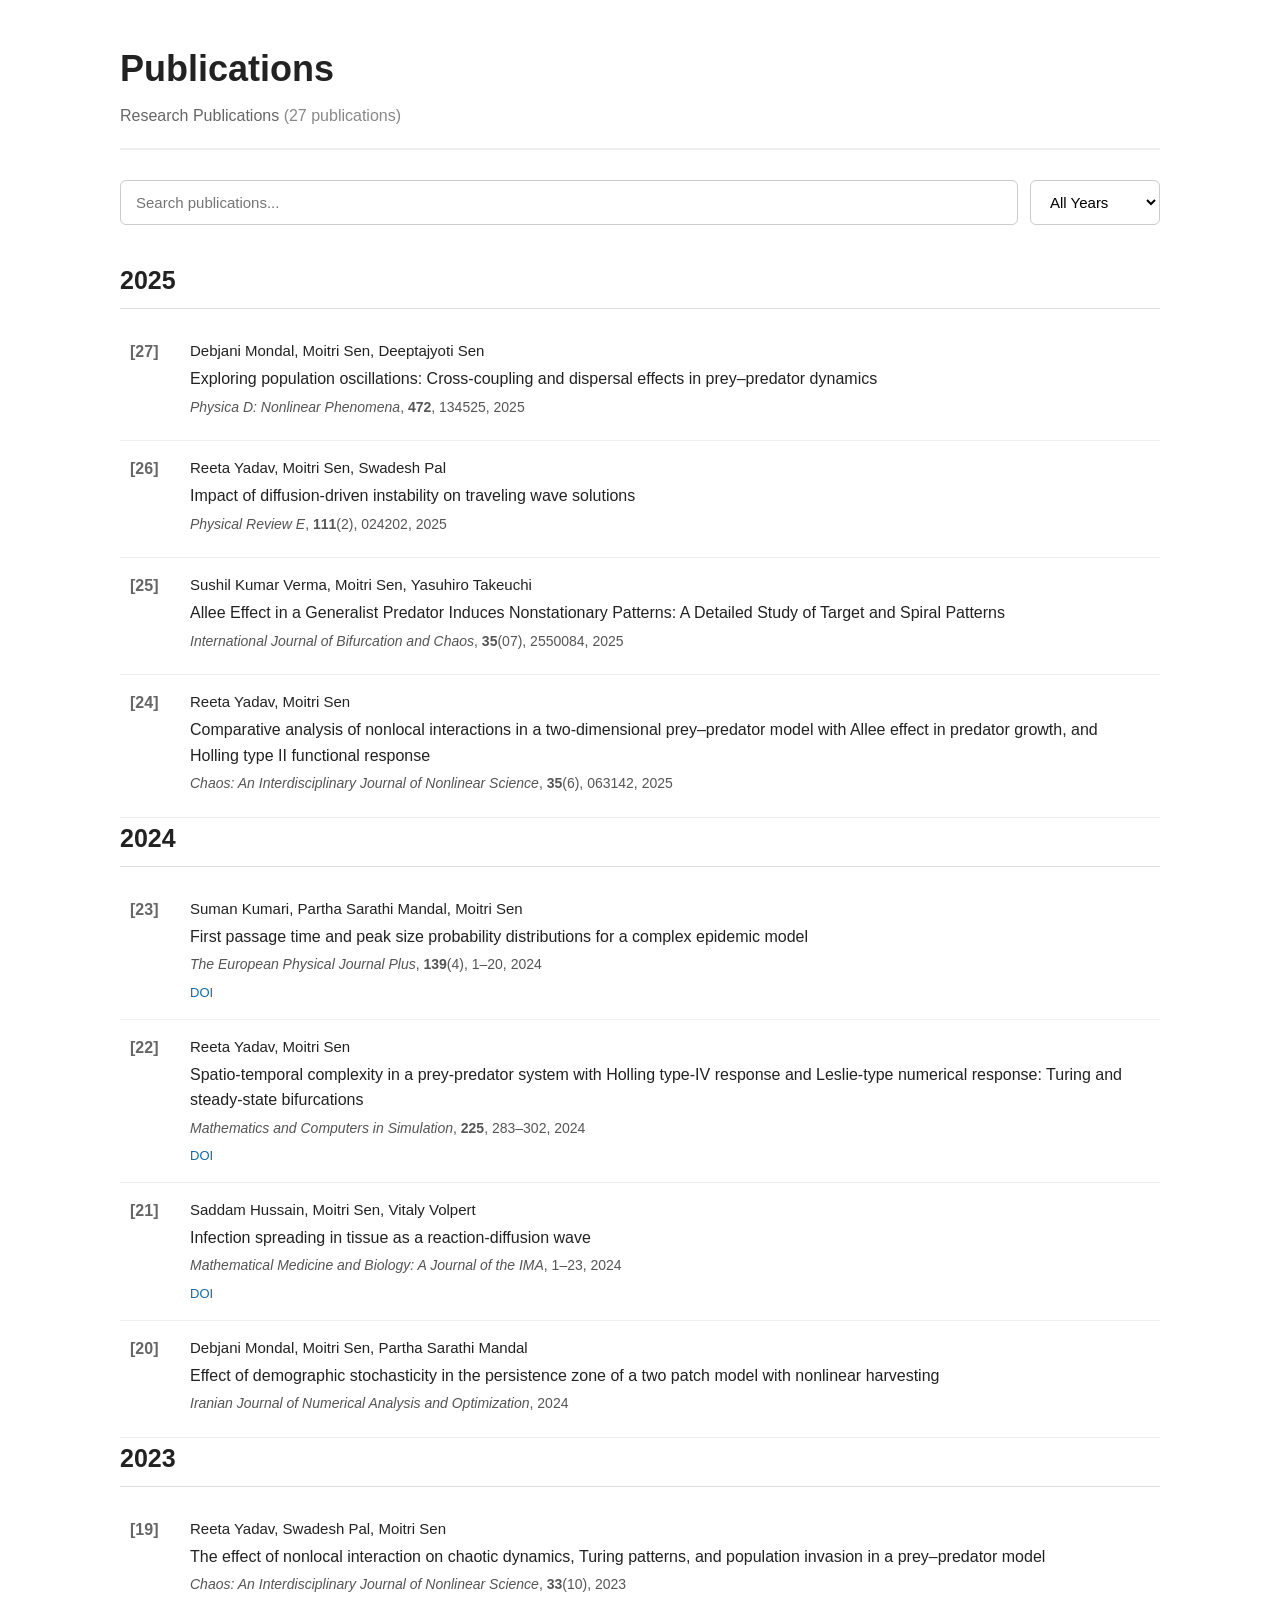
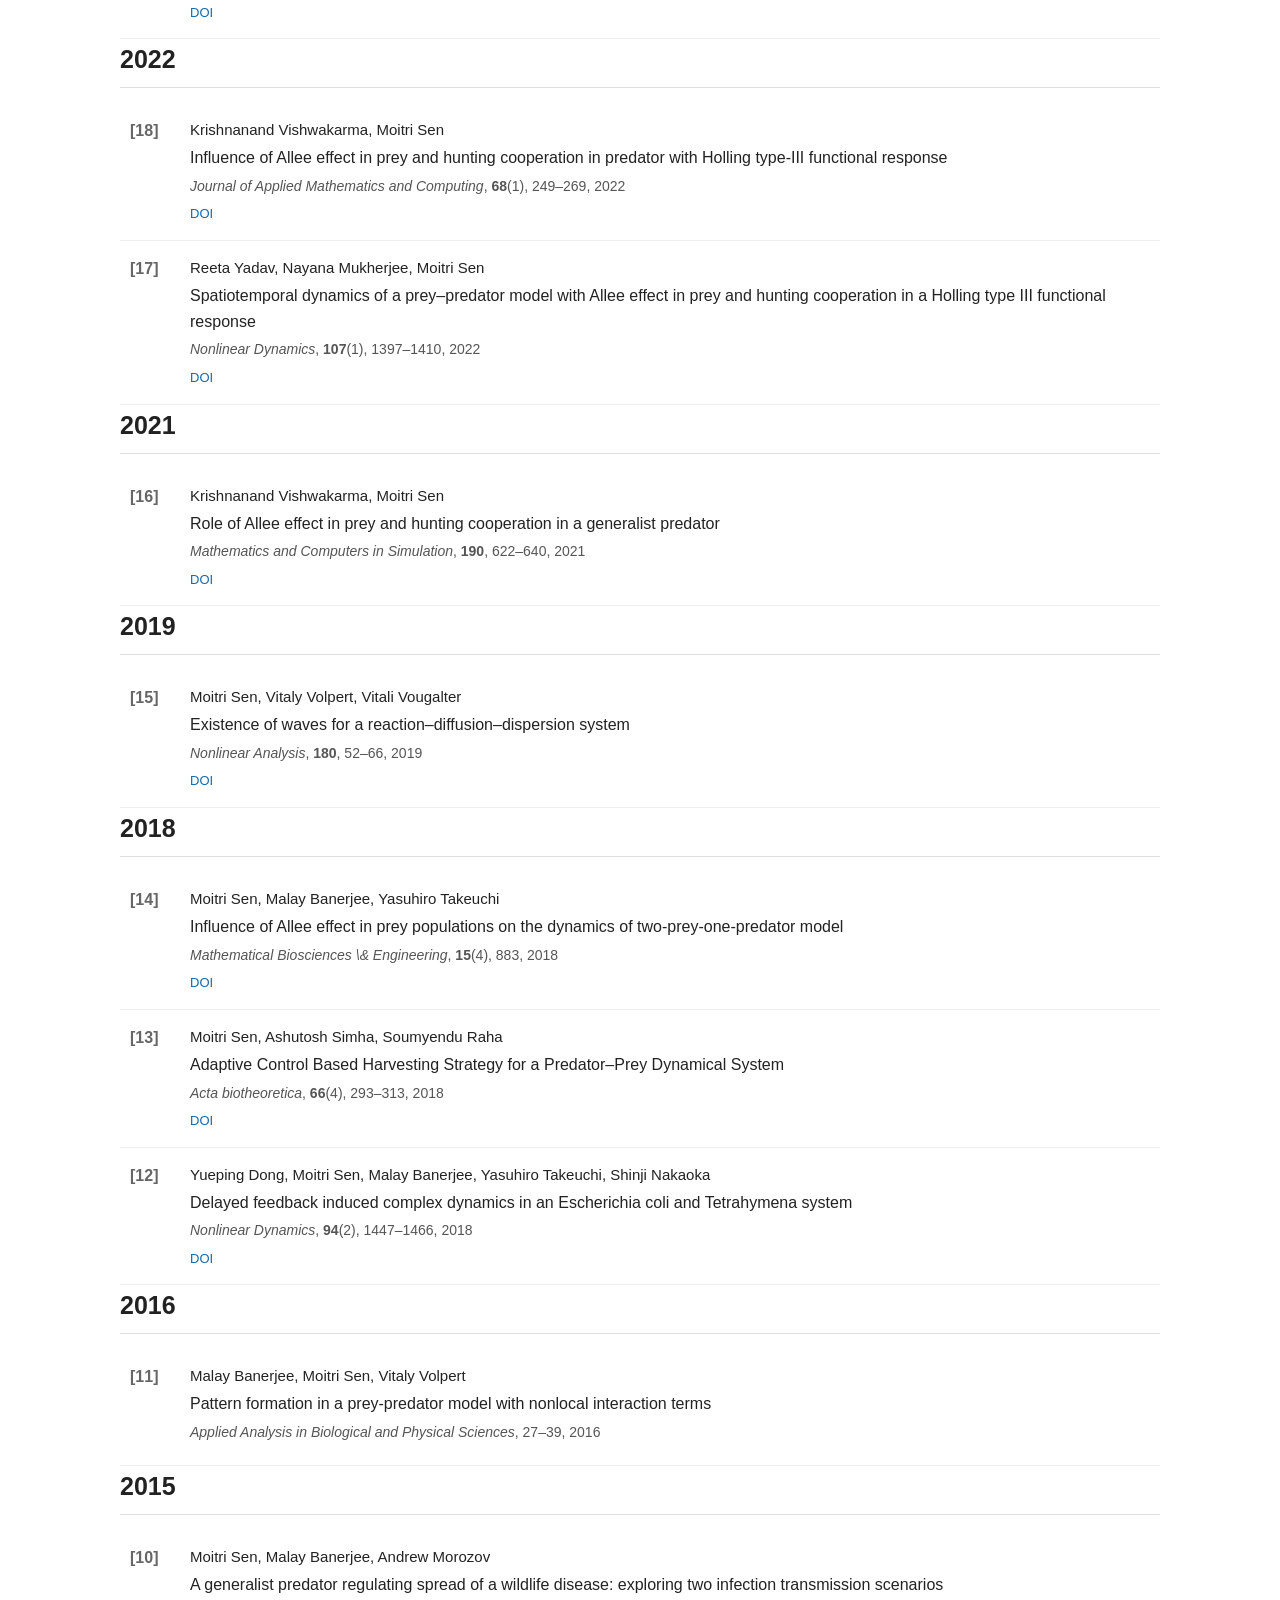
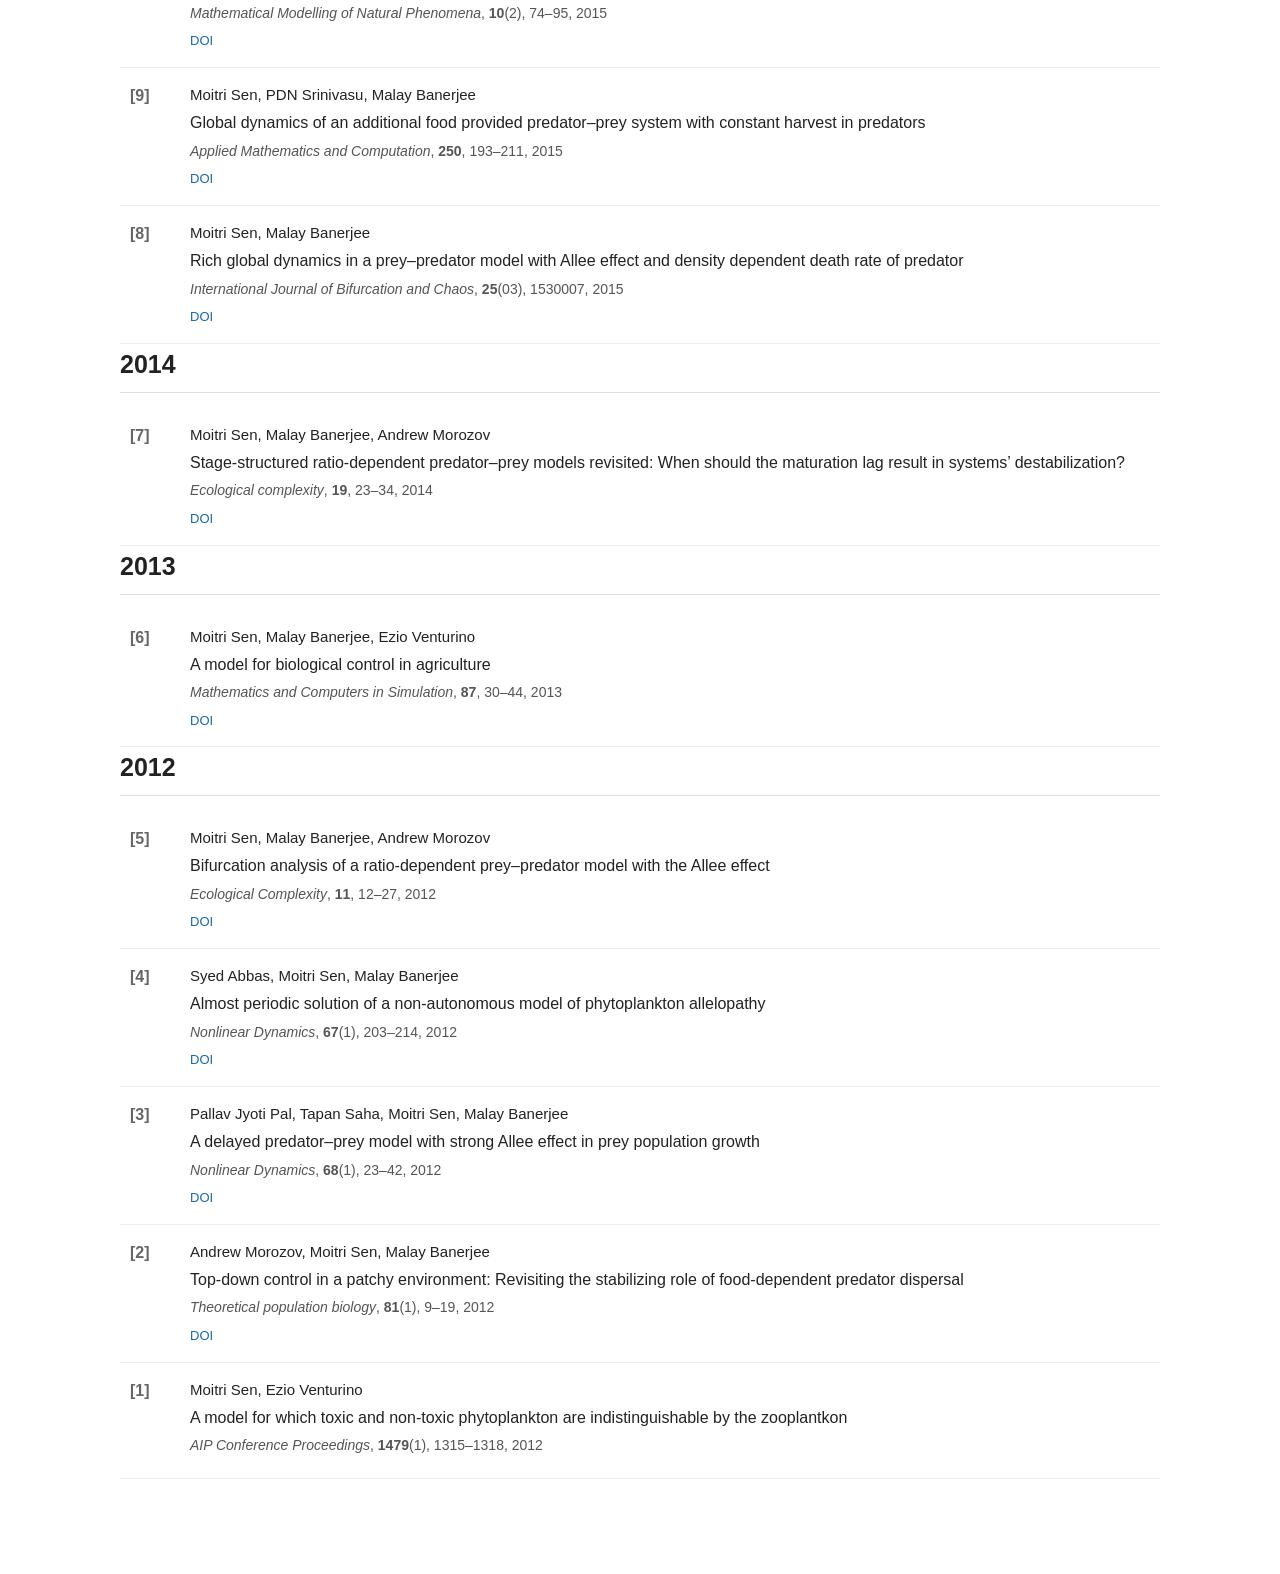
==== index.html @ 4c2c8924 "Automatically update publications" ====
<!DOCTYPE html>
<html lang="en">

<head>
    <meta charset="UTF-8">
    <meta name="viewport" content="width=device-width, initial-scale=1.0">

    <title>Publications</title>

    <link rel="stylesheet" href="style.css">
</head>

<body>

<div class="container">

    <header class="header">
        <h1>Publications</h1>
        <p class="subtitle">
            Research Publications
            <span class="count">(27 publications)</span>
        </p>
    </header>

    <div class="controls">

        <input
            type="text"
            id="searchBox"
            placeholder="Search publications..."
            onkeyup="filterPublications()"
        >

        <select id="yearFilter" onchange="filterPublications()">
            <option value="all">All Years</option>
            <option value="2025">2025</option>
            <option value="2024">2024</option>
            <option value="2023">2023</option>
            <option value="2022">2022</option>
            <option value="2021">2021</option>
            <option value="2019">2019</option>
            <option value="2018">2018</option>
            <option value="2016">2016</option>
            <option value="2015">2015</option>
            <option value="2014">2014</option>
            <option value="2013">2013</option>
            <option value="2012">2012</option>
        </select>

    </div>

    <main id="publicationList">

        <section class="year-section" data-year="2025">
            <h2>2025</h2>

            <article class="publication">

                <div class="publication-number">
                    [27]
                </div>

                <div class="publication-content">

                    <div class="authors">
                        Debjani Mondal, Moitri Sen, Deeptajyoti Sen
                    </div>

                    <div class="title">
                        Exploring population oscillations: Cross-coupling and dispersal effects in prey–predator dynamics
                    </div>

                    <div class="details">
                        <em>Physica D: Nonlinear Phenomena</em>, <strong>472</strong>, 134525, 2025
                    </div>

                    <div class="links">
                    </div>

                </div>

            </article>

            <article class="publication">

                <div class="publication-number">
                    [26]
                </div>

                <div class="publication-content">

                    <div class="authors">
                        Reeta Yadav, Moitri Sen, Swadesh Pal
                    </div>

                    <div class="title">
                        Impact of diffusion-driven instability on traveling wave solutions
                    </div>

                    <div class="details">
                        <em>Physical Review E</em>, <strong>111</strong>(2), 024202, 2025
                    </div>

                    <div class="links">
                    </div>

                </div>

            </article>

            <article class="publication">

                <div class="publication-number">
                    [25]
                </div>

                <div class="publication-content">

                    <div class="authors">
                        Sushil Kumar Verma, Moitri Sen, Yasuhiro Takeuchi
                    </div>

                    <div class="title">
                        Allee Effect in a Generalist Predator Induces Nonstationary Patterns: A Detailed Study of Target and Spiral Patterns
                    </div>

                    <div class="details">
                        <em>International Journal of Bifurcation and Chaos</em>, <strong>35</strong>(07), 2550084, 2025
                    </div>

                    <div class="links">
                    </div>

                </div>

            </article>

            <article class="publication">

                <div class="publication-number">
                    [24]
                </div>

                <div class="publication-content">

                    <div class="authors">
                        Reeta Yadav, Moitri Sen
                    </div>

                    <div class="title">
                        Comparative analysis of nonlocal interactions in a two-dimensional prey–predator model with Allee effect in predator growth, and Holling type II functional response
                    </div>

                    <div class="details">
                        <em>Chaos: An Interdisciplinary Journal of Nonlinear Science</em>, <strong>35</strong>(6), 063142, 2025
                    </div>

                    <div class="links">
                    </div>

                </div>

            </article>

        <section class="year-section" data-year="2024">
            <h2>2024</h2>

            <article class="publication">

                <div class="publication-number">
                    [23]
                </div>

                <div class="publication-content">

                    <div class="authors">
                        Suman Kumari, Partha Sarathi Mandal, Moitri Sen
                    </div>

                    <div class="title">
                        First passage time and peak size probability distributions for a complex epidemic model
                    </div>

                    <div class="details">
                        <em>The European Physical Journal Plus</em>, <strong>139</strong>(4), 1–20, 2024
                    </div>

                    <div class="links">
                        <a href="https://doi.org/10.1140/epjp/s13360-024-05108-z" target="_blank" rel="noopener">DOI</a>
                    </div>

                </div>

            </article>

            <article class="publication">

                <div class="publication-number">
                    [22]
                </div>

                <div class="publication-content">

                    <div class="authors">
                        Reeta Yadav, Moitri Sen
                    </div>

                    <div class="title">
                        Spatio-temporal complexity in a prey-predator system with Holling type-IV response and Leslie-type numerical response: Turing and steady-state bifurcations
                    </div>

                    <div class="details">
                        <em>Mathematics and Computers in Simulation</em>, <strong>225</strong>, 283–302, 2024
                    </div>

                    <div class="links">
                        <a href="https://doi.org/10.1016/j.matcom.2024.05.019" target="_blank" rel="noopener">DOI</a>
                    </div>

                </div>

            </article>

            <article class="publication">

                <div class="publication-number">
                    [21]
                </div>

                <div class="publication-content">

                    <div class="authors">
                        Saddam Hussain, Moitri Sen, Vitaly Volpert
                    </div>

                    <div class="title">
                        Infection spreading in tissue as a reaction-diffusion wave
                    </div>

                    <div class="details">
                        <em>Mathematical Medicine and Biology: A Journal of the IMA</em>, 1–23, 2024
                    </div>

                    <div class="links">
                        <a href="https://doi.org/10.1093/imammb/dqae009" target="_blank" rel="noopener">DOI</a>
                    </div>

                </div>

            </article>

            <article class="publication">

                <div class="publication-number">
                    [20]
                </div>

                <div class="publication-content">

                    <div class="authors">
                        Debjani Mondal, Moitri Sen, Partha Sarathi Mandal
                    </div>

                    <div class="title">
                        Effect of demographic stochasticity in the persistence zone of a two patch model with nonlinear harvesting
                    </div>

                    <div class="details">
                        <em>Iranian Journal of Numerical Analysis and Optimization</em>, 2024
                    </div>

                    <div class="links">
                    </div>

                </div>

            </article>

        <section class="year-section" data-year="2023">
            <h2>2023</h2>

            <article class="publication">

                <div class="publication-number">
                    [19]
                </div>

                <div class="publication-content">

                    <div class="authors">
                        Reeta Yadav, Swadesh Pal, Moitri Sen
                    </div>

                    <div class="title">
                        The effect of nonlocal interaction on chaotic dynamics, Turing patterns, and population invasion in a prey–predator model
                    </div>

                    <div class="details">
                        <em>Chaos: An Interdisciplinary Journal of Nonlinear Science</em>, <strong>33</strong>(10), 2023
                    </div>

                    <div class="links">
                        <a href="https://doi.org/10.1063/5.0167466" target="_blank" rel="noopener">DOI</a>
                    </div>

                </div>

            </article>

        <section class="year-section" data-year="2022">
            <h2>2022</h2>

            <article class="publication">

                <div class="publication-number">
                    [18]
                </div>

                <div class="publication-content">

                    <div class="authors">
                        Krishnanand Vishwakarma, Moitri Sen
                    </div>

                    <div class="title">
                        Influence of Allee effect in prey and hunting cooperation in predator with Holling type-III functional response
                    </div>

                    <div class="details">
                        <em>Journal of Applied Mathematics and Computing</em>, <strong>68</strong>(1), 249–269, 2022
                    </div>

                    <div class="links">
                        <a href="https://doi.org/10.1007/s12190-021-01520-1" target="_blank" rel="noopener">DOI</a>
                    </div>

                </div>

            </article>

            <article class="publication">

                <div class="publication-number">
                    [17]
                </div>

                <div class="publication-content">

                    <div class="authors">
                        Reeta Yadav, Nayana Mukherjee, Moitri Sen
                    </div>

                    <div class="title">
                        Spatiotemporal dynamics of a prey–predator model with Allee effect in prey and hunting cooperation in a Holling type III functional response
                    </div>

                    <div class="details">
                        <em>Nonlinear Dynamics</em>, <strong>107</strong>(1), 1397–1410, 2022
                    </div>

                    <div class="links">
                        <a href="https://doi.org/10.1007/s11071-021-07066-y" target="_blank" rel="noopener">DOI</a>
                    </div>

                </div>

            </article>

        <section class="year-section" data-year="2021">
            <h2>2021</h2>

            <article class="publication">

                <div class="publication-number">
                    [16]
                </div>

                <div class="publication-content">

                    <div class="authors">
                        Krishnanand Vishwakarma, Moitri Sen
                    </div>

                    <div class="title">
                        Role of Allee effect in prey and hunting cooperation in a generalist predator
                    </div>

                    <div class="details">
                        <em>Mathematics and Computers in Simulation</em>, <strong>190</strong>, 622–640, 2021
                    </div>

                    <div class="links">
                        <a href="https://doi.org/10.1016/j.matcom.2021.05.023" target="_blank" rel="noopener">DOI</a>
                    </div>

                </div>

            </article>

        <section class="year-section" data-year="2019">
            <h2>2019</h2>

            <article class="publication">

                <div class="publication-number">
                    [15]
                </div>

                <div class="publication-content">

                    <div class="authors">
                        Moitri Sen, Vitaly Volpert, Vitali Vougalter
                    </div>

                    <div class="title">
                        Existence of waves for a reaction–diffusion–dispersion system
                    </div>

                    <div class="details">
                        <em>Nonlinear Analysis</em>, <strong>180</strong>, 52–66, 2019
                    </div>

                    <div class="links">
                        <a href="https://doi.org/10.1016/j.na.2018.09.011" target="_blank" rel="noopener">DOI</a>
                    </div>

                </div>

            </article>

        <section class="year-section" data-year="2018">
            <h2>2018</h2>

            <article class="publication">

                <div class="publication-number">
                    [14]
                </div>

                <div class="publication-content">

                    <div class="authors">
                        Moitri Sen, Malay Banerjee, Yasuhiro Takeuchi
                    </div>

                    <div class="title">
                        Influence of Allee effect in prey populations on the dynamics of two-prey-one-predator model
                    </div>

                    <div class="details">
                        <em>Mathematical Biosciences \&amp; Engineering</em>, <strong>15</strong>(4), 883, 2018
                    </div>

                    <div class="links">
                        <a href="https://doi.org/10.3934/mbe.2018040" target="_blank" rel="noopener">DOI</a>
                    </div>

                </div>

            </article>

            <article class="publication">

                <div class="publication-number">
                    [13]
                </div>

                <div class="publication-content">

                    <div class="authors">
                        Moitri Sen, Ashutosh Simha, Soumyendu Raha
                    </div>

                    <div class="title">
                        Adaptive Control Based Harvesting Strategy for a Predator–Prey Dynamical System
                    </div>

                    <div class="details">
                        <em>Acta biotheoretica</em>, <strong>66</strong>(4), 293–313, 2018
                    </div>

                    <div class="links">
                        <a href="https://doi.org/10.1007/s10441-018-9323-1" target="_blank" rel="noopener">DOI</a>
                    </div>

                </div>

            </article>

            <article class="publication">

                <div class="publication-number">
                    [12]
                </div>

                <div class="publication-content">

                    <div class="authors">
                        Yueping Dong, Moitri Sen, Malay Banerjee, Yasuhiro Takeuchi, Shinji Nakaoka
                    </div>

                    <div class="title">
                        Delayed feedback induced complex dynamics in an Escherichia coli and Tetrahymena system
                    </div>

                    <div class="details">
                        <em>Nonlinear Dynamics</em>, <strong>94</strong>(2), 1447–1466, 2018
                    </div>

                    <div class="links">
                        <a href="https://doi.org/10.1007/s11071-018-4434-4" target="_blank" rel="noopener">DOI</a>
                    </div>

                </div>

            </article>

        <section class="year-section" data-year="2016">
            <h2>2016</h2>

            <article class="publication">

                <div class="publication-number">
                    [11]
                </div>

                <div class="publication-content">

                    <div class="authors">
                        Malay Banerjee, Moitri Sen, Vitaly Volpert
                    </div>

                    <div class="title">
                        Pattern formation in a prey-predator model with nonlocal interaction terms
                    </div>

                    <div class="details">
                        <em>Applied Analysis in Biological and Physical Sciences</em>, 27–39, 2016
                    </div>

                    <div class="links">
                    </div>

                </div>

            </article>

        <section class="year-section" data-year="2015">
            <h2>2015</h2>

            <article class="publication">

                <div class="publication-number">
                    [10]
                </div>

                <div class="publication-content">

                    <div class="authors">
                        Moitri Sen, Malay Banerjee, Andrew Morozov
                    </div>

                    <div class="title">
                        A generalist predator regulating spread of a wildlife disease: exploring two infection transmission scenarios
                    </div>

                    <div class="details">
                        <em>Mathematical Modelling of Natural Phenomena</em>, <strong>10</strong>(2), 74–95, 2015
                    </div>

                    <div class="links">
                        <a href="https://doi.org/10.1051/mmnp/201510206" target="_blank" rel="noopener">DOI</a>
                    </div>

                </div>

            </article>

            <article class="publication">

                <div class="publication-number">
                    [9]
                </div>

                <div class="publication-content">

                    <div class="authors">
                        Moitri Sen, PDN Srinivasu, Malay Banerjee
                    </div>

                    <div class="title">
                        Global dynamics of an additional food provided predator–prey system with constant harvest in predators
                    </div>

                    <div class="details">
                        <em>Applied Mathematics and Computation</em>, <strong>250</strong>, 193–211, 2015
                    </div>

                    <div class="links">
                        <a href="https://doi.org/10.1016/j.amc.2014.10.085" target="_blank" rel="noopener">DOI</a>
                    </div>

                </div>

            </article>

            <article class="publication">

                <div class="publication-number">
                    [8]
                </div>

                <div class="publication-content">

                    <div class="authors">
                        Moitri Sen, Malay Banerjee
                    </div>

                    <div class="title">
                        Rich global dynamics in a prey–predator model with Allee effect and density dependent death rate of predator
                    </div>

                    <div class="details">
                        <em>International Journal of Bifurcation and Chaos</em>, <strong>25</strong>(03), 1530007, 2015
                    </div>

                    <div class="links">
                        <a href="https://doi.org/10.1142/S0218127415300074" target="_blank" rel="noopener">DOI</a>
                    </div>

                </div>

            </article>

        <section class="year-section" data-year="2014">
            <h2>2014</h2>

            <article class="publication">

                <div class="publication-number">
                    [7]
                </div>

                <div class="publication-content">

                    <div class="authors">
                        Moitri Sen, Malay Banerjee, Andrew Morozov
                    </div>

                    <div class="title">
                        Stage-structured ratio-dependent predator–prey models revisited: When should the maturation lag result in systems’ destabilization?
                    </div>

                    <div class="details">
                        <em>Ecological complexity</em>, <strong>19</strong>, 23–34, 2014
                    </div>

                    <div class="links">
                        <a href="https://doi.org/10.1016/j.ecocom.2014.02.001" target="_blank" rel="noopener">DOI</a>
                    </div>

                </div>

            </article>

        <section class="year-section" data-year="2013">
            <h2>2013</h2>

            <article class="publication">

                <div class="publication-number">
                    [6]
                </div>

                <div class="publication-content">

                    <div class="authors">
                        Moitri Sen, Malay Banerjee, Ezio Venturino
                    </div>

                    <div class="title">
                        A model for biological control in agriculture
                    </div>

                    <div class="details">
                        <em>Mathematics and Computers in Simulation</em>, <strong>87</strong>, 30–44, 2013
                    </div>

                    <div class="links">
                        <a href="https://doi.org/10.1016/j.matcom.2013.02.001" target="_blank" rel="noopener">DOI</a>
                    </div>

                </div>

            </article>

        <section class="year-section" data-year="2012">
            <h2>2012</h2>

            <article class="publication">

                <div class="publication-number">
                    [5]
                </div>

                <div class="publication-content">

                    <div class="authors">
                        Moitri Sen, Malay Banerjee, Andrew Morozov
                    </div>

                    <div class="title">
                        Bifurcation analysis of a ratio-dependent prey–predator model with the Allee effect
                    </div>

                    <div class="details">
                        <em>Ecological Complexity</em>, <strong>11</strong>, 12–27, 2012
                    </div>

                    <div class="links">
                        <a href="https://doi.org/10.1016/j.ecocom.2012.01.002" target="_blank" rel="noopener">DOI</a>
                    </div>

                </div>

            </article>

            <article class="publication">

                <div class="publication-number">
                    [4]
                </div>

                <div class="publication-content">

                    <div class="authors">
                        Syed Abbas, Moitri Sen, Malay Banerjee
                    </div>

                    <div class="title">
                        Almost periodic solution of a non-autonomous model of phytoplankton allelopathy
                    </div>

                    <div class="details">
                        <em>Nonlinear Dynamics</em>, <strong>67</strong>(1), 203–214, 2012
                    </div>

                    <div class="links">
                        <a href="https://doi.org/10.1007/s11071-011-9972-y" target="_blank" rel="noopener">DOI</a>
                    </div>

                </div>

            </article>

            <article class="publication">

                <div class="publication-number">
                    [3]
                </div>

                <div class="publication-content">

                    <div class="authors">
                        Pallav Jyoti Pal, Tapan Saha, Moitri Sen, Malay Banerjee
                    </div>

                    <div class="title">
                        A delayed predator–prey model with strong Allee effect in prey population growth
                    </div>

                    <div class="details">
                        <em>Nonlinear Dynamics</em>, <strong>68</strong>(1), 23–42, 2012
                    </div>

                    <div class="links">
                        <a href="https://doi.org/10.1007/s11071-011-0201-5" target="_blank" rel="noopener">DOI</a>
                    </div>

                </div>

            </article>

            <article class="publication">

                <div class="publication-number">
                    [2]
                </div>

                <div class="publication-content">

                    <div class="authors">
                        Andrew Morozov, Moitri Sen, Malay Banerjee
                    </div>

                    <div class="title">
                        Top-down control in a patchy environment: Revisiting the stabilizing role of food-dependent predator dispersal
                    </div>

                    <div class="details">
                        <em>Theoretical population biology</em>, <strong>81</strong>(1), 9–19, 2012
                    </div>

                    <div class="links">
                        <a href="https://doi.org/10.1016/j.tpb.2011.10.003" target="_blank" rel="noopener">DOI</a>
                    </div>

                </div>

            </article>

            <article class="publication">

                <div class="publication-number">
                    [1]
                </div>

                <div class="publication-content">

                    <div class="authors">
                        Moitri Sen, Ezio Venturino
                    </div>

                    <div class="title">
                        A model for which toxic and non-toxic phytoplankton are indistinguishable by the zooplantkon
                    </div>

                    <div class="details">
                        <em>AIP Conference Proceedings</em>, <strong>1479</strong>(1), 1315–1318, 2012
                    </div>

                    <div class="links">
                    </div>

                </div>

            </article>

        </section>

    </main>

    <p id="noResults" class="no-results">
        No publications found.
    </p>

</div>


<script>

function filterPublications() {

    const search =
        document.getElementById("searchBox").value.toLowerCase();

    const year =
        document.getElementById("yearFilter").value;

    const sections =
        document.querySelectorAll(".year-section");

    let visibleCount = 0;

    sections.forEach(section => {

        const sectionYear =
            section.getAttribute("data-year");

        const publications =
            section.querySelectorAll(".publication");

        let sectionVisible = 0;

        publications.forEach(publication => {

            const text =
                publication.innerText.toLowerCase();

            const matchesSearch =
                text.includes(search);

            const matchesYear =
                year === "all" ||
                sectionYear === year;

            if (matchesSearch && matchesYear) {

                publication.style.display = "";

                sectionVisible++;
                visibleCount++;

            } else {

                publication.style.display = "none";

            }

        });

        section.style.display =
            sectionVisible > 0 ? "" : "none";

    });

    document.getElementById("noResults").style.display =
        visibleCount === 0 ? "block" : "none";
}

</script>

</body>
</html>
---- style.css ----
* {
    box-sizing: border-box;
}

body {
    margin: 0;
    padding: 0;

    font-family:
        -apple-system,
        BlinkMacSystemFont,
        "Segoe UI",
        Roboto,
        Arial,
        sans-serif;

    background: #ffffff;
    color: #222222;

    line-height: 1.6;
}

.container {
    max-width: 1100px;

    margin: 0 auto;

    padding: 40px 30px 60px;
}


/* Header */

.header {
    margin-bottom: 30px;

    border-bottom: 2px solid #eeeeee;

    padding-bottom: 20px;
}

.header h1 {
    margin: 0;

    font-size: 36px;

    font-weight: 600;
}

.subtitle {
    margin: 5px 0 0;

    color: #666666;

    font-size: 16px;
}

.count {
    color: #888888;
}


/* Search and filter */

.controls {
    display: flex;

    gap: 12px;

    margin-bottom: 35px;

    flex-wrap: wrap;
}

#searchBox {
    flex: 1;

    min-width: 250px;

    padding: 12px 15px;

    border: 1px solid #cccccc;

    border-radius: 6px;

    font-size: 15px;

    outline: none;
}

#searchBox:focus {
    border-color: #777777;
}

#yearFilter {
    padding: 12px 15px;

    border: 1px solid #cccccc;

    border-radius: 6px;

    background: white;

    font-size: 15px;

    min-width: 130px;
}


/* Year */

.year-section {
    margin-bottom: 35px;
}

.year-section h2 {
    margin: 0 0 15px;

    padding-bottom: 8px;

    border-bottom: 1px solid #dddddd;

    font-size: 25px;

    font-weight: 600;
}


/* Publication */

.publication {
    display: flex;

    gap: 15px;

    padding: 15px 10px;

    border-bottom: 1px solid #eeeeee;
}

.publication:hover {
    background: #fafafa;
}

.publication-number {
    min-width: 45px;

    color: #666666;

    font-weight: 600;
}

.publication-content {
    flex: 1;
}

.authors {
    font-size: 15px;

    margin-bottom: 3px;
}

.title {
    font-size: 16px;

    font-weight: 500;

    margin-bottom: 4px;
}

.details {
    color: #555555;

    font-size: 14px;
}

.details em {
    font-style: italic;
}

.links {
    margin-top: 7px;

    display: flex;

    gap: 12px;

    flex-wrap: wrap;
}

.links a {
    font-size: 13px;

    text-decoration: none;

    color: #1769aa;

    font-weight: 500;
}

.links a:hover {
    text-decoration: underline;
}


/* No results */

.no-results {
    display: none;

    text-align: center;

    padding: 40px;

    color: #777777;
}


/* Mobile */

@media (max-width: 700px) {

    .container {
        padding: 25px 18px 40px;
    }

    .header h1 {
        font-size: 30px;
    }

    .publication {
        gap: 8px;

        padding: 13px 5px;
    }

    .publication-number {
        min-width: 35px;

        font-size: 14px;
    }

    .title {
        font-size: 15px;
    }

    .details {
        font-size: 13px;
    }

    #searchBox {
        width: 100%;
    }

    #yearFilter {
        width: 100%;
    }
}
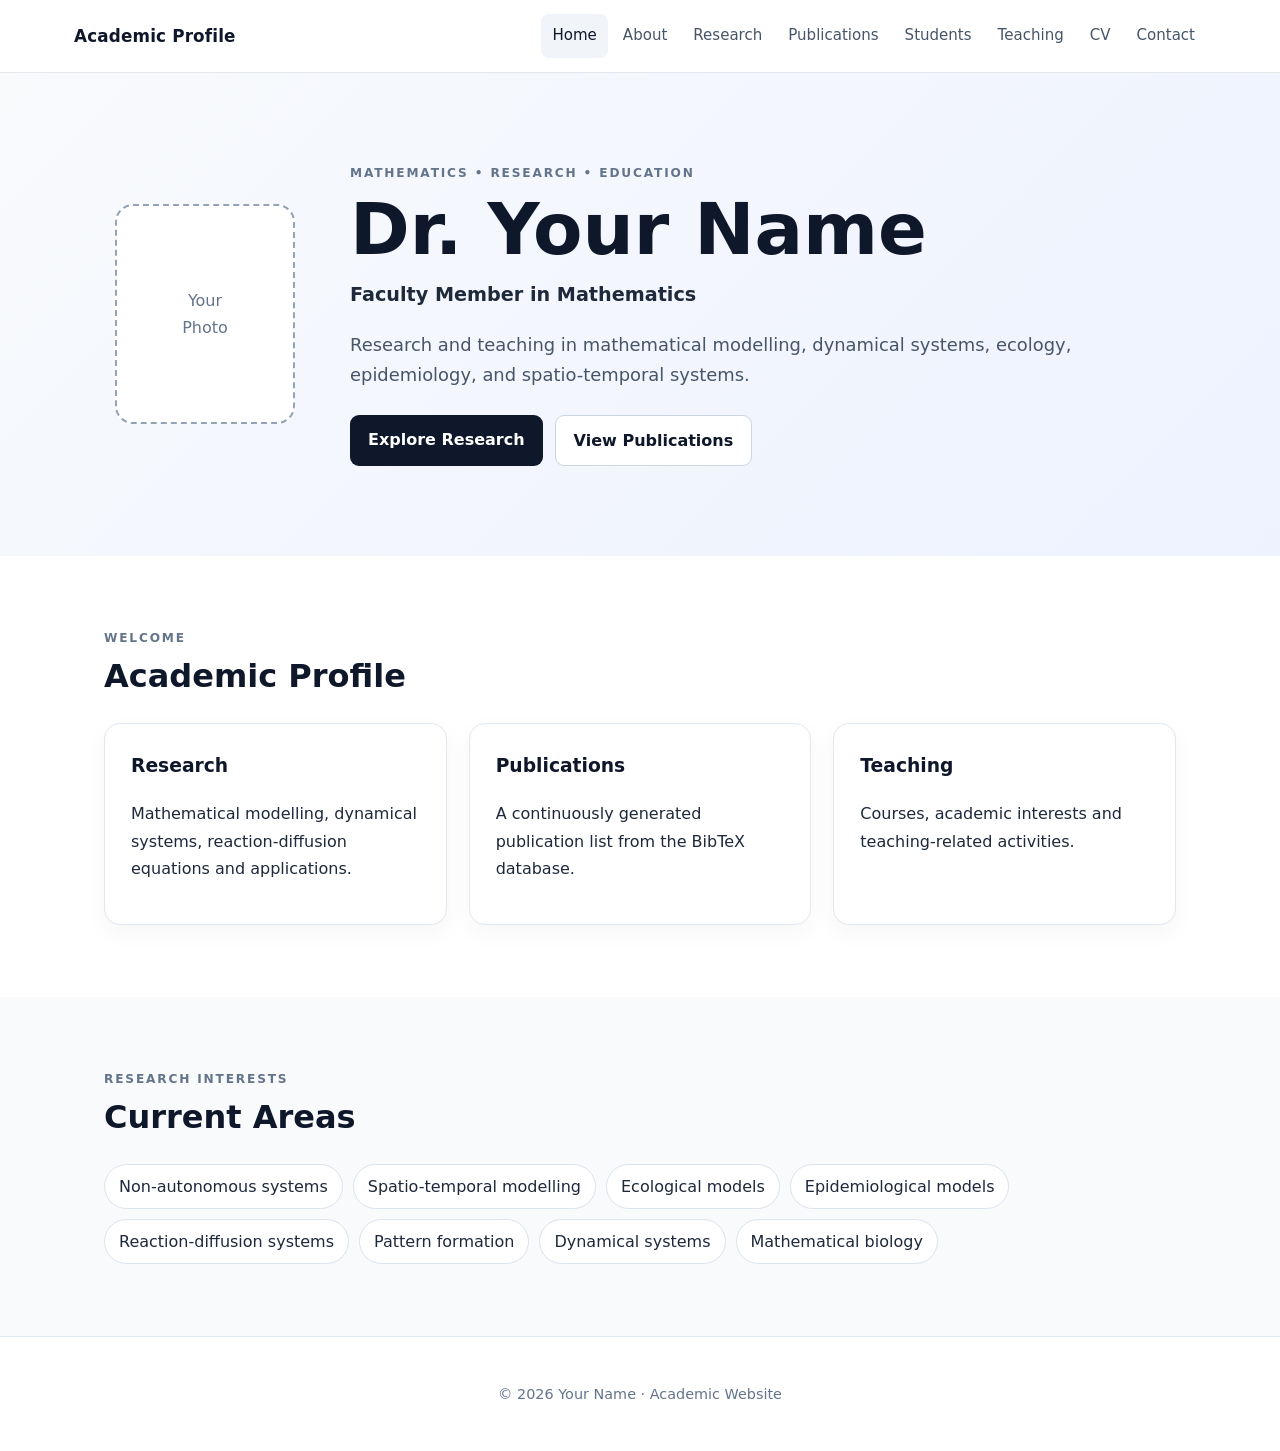
==== commit 6739bc8c: "Add files via upload" ====
--- a/index.html
+++ b/index.html
@@ -1,914 +1,87 @@
 <!DOCTYPE html>
 <html lang="en">
+<head>
+  <meta charset="UTF-8">
+  <meta name="viewport" content="width=device-width, initial-scale=1.0">
+  <meta name="description" content="Academic website">
+  <title>Home | Academic Website</title>
+  <link rel="stylesheet" href="style.css">
+</head>
+<body>
+<header class="site-header">
+  <div class="nav-wrap">
+    <a class="brand" href="index.html">Academic Profile</a>
+    <button class="menu-toggle" aria-label="Open menu">☰</button>
+    <nav class="nav">
+      <a class="active" href="index.html">Home</a>
+      <a href="about.html">About</a>
+      <a href="research.html">Research</a>
+      <a href="publications.html">Publications</a>
+      <a href="students.html">Students</a>
+      <a href="teaching.html">Teaching</a>
+      <a href="cv.html">CV</a>
+      <a href="contact.html">Contact</a>
+    </nav>
+  </div>
+</header>
 
-<head>
-    <meta charset="UTF-8">
-    <meta name="viewport" content="width=device-width, initial-scale=1.0">
+<main>
+  <section class="hero">
+    <div class="hero-inner">
+      <div class="hero-photo">Your<br>Photo</div>
+      <div>
+        <p class="eyebrow">MATHEMATICS • RESEARCH • EDUCATION</p>
+        <h1>Dr. Your Name</h1>
+        <p class="hero-role">Faculty Member in Mathematics</p>
+        <p class="lead">Research and teaching in mathematical modelling, dynamical systems, ecology, epidemiology, and spatio-temporal systems.</p>
+        <div class="button-row">
+          <a class="button" href="research.html">Explore Research</a>
+          <a class="button secondary" href="publications.html">View Publications</a>
+        </div>
+      </div>
+    </div>
+  </section>
 
-    <title>Publications</title>
+  <section class="section">
+    <div class="section-title">
+      <p class="eyebrow">WELCOME</p>
+      <h2>Academic Profile</h2>
+    </div>
+    <div class="grid-3">
+      <a class="card link-card" href="research.html">
+        <h3>Research</h3>
+        <p>Mathematical modelling, dynamical systems, reaction-diffusion equations and applications.</p>
+      </a>
+      <a class="card link-card" href="publications.html">
+        <h3>Publications</h3>
+        <p>A continuously generated publication list from the BibTeX database.</p>
+      </a>
+      <a class="card link-card" href="teaching.html">
+        <h3>Teaching</h3>
+        <p>Courses, academic interests and teaching-related activities.</p>
+      </a>
+    </div>
+  </section>
 
-    <link rel="stylesheet" href="style.css">
-</head>
+  <section class="section tinted">
+    <div class="section-title">
+      <p class="eyebrow">RESEARCH INTERESTS</p>
+      <h2>Current Areas</h2>
+    </div>
+    <div class="tag-list">
+      <span>Non-autonomous systems</span>
+      <span>Spatio-temporal modelling</span>
+      <span>Ecological models</span>
+      <span>Epidemiological models</span>
+      <span>Reaction-diffusion systems</span>
+      <span>Pattern formation</span>
+      <span>Dynamical systems</span>
+      <span>Mathematical biology</span>
+    </div>
+  </section>
+</main>
 
-<body>
-
-<div class="container">
-
-    <header class="header">
-        <h1>Publications</h1>
-        <p class="subtitle">
-            Research Publications
-            <span class="count">(27 publications)</span>
-        </p>
-    </header>
-
-    <div class="controls">
-
-        <input
-            type="text"
-            id="searchBox"
-            placeholder="Search publications..."
-            onkeyup="filterPublications()"
-        >
-
-        <select id="yearFilter" onchange="filterPublications()">
-            <option value="all">All Years</option>
-            <option value="2025">2025</option>
-            <option value="2024">2024</option>
-            <option value="2023">2023</option>
-            <option value="2022">2022</option>
-            <option value="2021">2021</option>
-            <option value="2019">2019</option>
-            <option value="2018">2018</option>
-            <option value="2016">2016</option>
-            <option value="2015">2015</option>
-            <option value="2014">2014</option>
-            <option value="2013">2013</option>
-            <option value="2012">2012</option>
-        </select>
-
-    </div>
-
-    <main id="publicationList">
-
-        <section class="year-section" data-year="2025">
-            <h2>2025</h2>
-
-            <article class="publication">
-
-                <div class="publication-number">
-                    [27]
-                </div>
-
-                <div class="publication-content">
-
-                    <div class="authors">
-                        Debjani Mondal, Moitri Sen, Deeptajyoti Sen
-                    </div>
-
-                    <div class="title">
-                        Exploring population oscillations: Cross-coupling and dispersal effects in prey–predator dynamics
-                    </div>
-
-                    <div class="details">
-                        <em>Physica D: Nonlinear Phenomena</em>, <strong>472</strong>, 134525, 2025
-                    </div>
-
-                    <div class="links">
-                    </div>
-
-                </div>
-
-            </article>
-
-            <article class="publication">
-
-                <div class="publication-number">
-                    [26]
-                </div>
-
-                <div class="publication-content">
-
-                    <div class="authors">
-                        Reeta Yadav, Moitri Sen, Swadesh Pal
-                    </div>
-
-                    <div class="title">
-                        Impact of diffusion-driven instability on traveling wave solutions
-                    </div>
-
-                    <div class="details">
-                        <em>Physical Review E</em>, <strong>111</strong>(2), 024202, 2025
-                    </div>
-
-                    <div class="links">
-                    </div>
-
-                </div>
-
-            </article>
-
-            <article class="publication">
-
-                <div class="publication-number">
-                    [25]
-                </div>
-
-                <div class="publication-content">
-
-                    <div class="authors">
-                        Sushil Kumar Verma, Moitri Sen, Yasuhiro Takeuchi
-                    </div>
-
-                    <div class="title">
-                        Allee Effect in a Generalist Predator Induces Nonstationary Patterns: A Detailed Study of Target and Spiral Patterns
-                    </div>
-
-                    <div class="details">
-                        <em>International Journal of Bifurcation and Chaos</em>, <strong>35</strong>(07), 2550084, 2025
-                    </div>
-
-                    <div class="links">
-                    </div>
-
-                </div>
-
-            </article>
-
-            <article class="publication">
-
-                <div class="publication-number">
-                    [24]
-                </div>
-
-                <div class="publication-content">
-
-                    <div class="authors">
-                        Reeta Yadav, Moitri Sen
-                    </div>
-
-                    <div class="title">
-                        Comparative analysis of nonlocal interactions in a two-dimensional prey–predator model with Allee effect in predator growth, and Holling type II functional response
-                    </div>
-
-                    <div class="details">
-                        <em>Chaos: An Interdisciplinary Journal of Nonlinear Science</em>, <strong>35</strong>(6), 063142, 2025
-                    </div>
-
-                    <div class="links">
-                    </div>
-
-                </div>
-
-            </article>
-
-        <section class="year-section" data-year="2024">
-            <h2>2024</h2>
-
-            <article class="publication">
-
-                <div class="publication-number">
-                    [23]
-                </div>
-
-                <div class="publication-content">
-
-                    <div class="authors">
-                        Suman Kumari, Partha Sarathi Mandal, Moitri Sen
-                    </div>
-
-                    <div class="title">
-                        First passage time and peak size probability distributions for a complex epidemic model
-                    </div>
-
-                    <div class="details">
-                        <em>The European Physical Journal Plus</em>, <strong>139</strong>(4), 1–20, 2024
-                    </div>
-
-                    <div class="links">
-                        <a href="https://doi.org/10.1140/epjp/s13360-024-05108-z" target="_blank" rel="noopener">DOI</a>
-                    </div>
-
-                </div>
-
-            </article>
-
-            <article class="publication">
-
-                <div class="publication-number">
-                    [22]
-                </div>
-
-                <div class="publication-content">
-
-                    <div class="authors">
-                        Reeta Yadav, Moitri Sen
-                    </div>
-
-                    <div class="title">
-                        Spatio-temporal complexity in a prey-predator system with Holling type-IV response and Leslie-type numerical response: Turing and steady-state bifurcations
-                    </div>
-
-                    <div class="details">
-                        <em>Mathematics and Computers in Simulation</em>, <strong>225</strong>, 283–302, 2024
-                    </div>
-
-                    <div class="links">
-                        <a href="https://doi.org/10.1016/j.matcom.2024.05.019" target="_blank" rel="noopener">DOI</a>
-                    </div>
-
-                </div>
-
-            </article>
-
-            <article class="publication">
-
-                <div class="publication-number">
-                    [21]
-                </div>
-
-                <div class="publication-content">
-
-                    <div class="authors">
-                        Saddam Hussain, Moitri Sen, Vitaly Volpert
-                    </div>
-
-                    <div class="title">
-                        Infection spreading in tissue as a reaction-diffusion wave
-                    </div>
-
-                    <div class="details">
-                        <em>Mathematical Medicine and Biology: A Journal of the IMA</em>, 1–23, 2024
-                    </div>
-
-                    <div class="links">
-                        <a href="https://doi.org/10.1093/imammb/dqae009" target="_blank" rel="noopener">DOI</a>
-                    </div>
-
-                </div>
-
-            </article>
-
-            <article class="publication">
-
-                <div class="publication-number">
-                    [20]
-                </div>
-
-                <div class="publication-content">
-
-                    <div class="authors">
-                        Debjani Mondal, Moitri Sen, Partha Sarathi Mandal
-                    </div>
-
-                    <div class="title">
-                        Effect of demographic stochasticity in the persistence zone of a two patch model with nonlinear harvesting
-                    </div>
-
-                    <div class="details">
-                        <em>Iranian Journal of Numerical Analysis and Optimization</em>, 2024
-                    </div>
-
-                    <div class="links">
-                    </div>
-
-                </div>
-
-            </article>
-
-        <section class="year-section" data-year="2023">
-            <h2>2023</h2>
-
-            <article class="publication">
-
-                <div class="publication-number">
-                    [19]
-                </div>
-
-                <div class="publication-content">
-
-                    <div class="authors">
-                        Reeta Yadav, Swadesh Pal, Moitri Sen
-                    </div>
-
-                    <div class="title">
-                        The effect of nonlocal interaction on chaotic dynamics, Turing patterns, and population invasion in a prey–predator model
-                    </div>
-
-                    <div class="details">
-                        <em>Chaos: An Interdisciplinary Journal of Nonlinear Science</em>, <strong>33</strong>(10), 2023
-                    </div>
-
-                    <div class="links">
-                        <a href="https://doi.org/10.1063/5.0167466" target="_blank" rel="noopener">DOI</a>
-                    </div>
-
-                </div>
-
-            </article>
-
-        <section class="year-section" data-year="2022">
-            <h2>2022</h2>
-
-            <article class="publication">
-
-                <div class="publication-number">
-                    [18]
-                </div>
-
-                <div class="publication-content">
-
-                    <div class="authors">
-                        Krishnanand Vishwakarma, Moitri Sen
-                    </div>
-
-                    <div class="title">
-                        Influence of Allee effect in prey and hunting cooperation in predator with Holling type-III functional response
-                    </div>
-
-                    <div class="details">
-                        <em>Journal of Applied Mathematics and Computing</em>, <strong>68</strong>(1), 249–269, 2022
-                    </div>
-
-                    <div class="links">
-                        <a href="https://doi.org/10.1007/s12190-021-01520-1" target="_blank" rel="noopener">DOI</a>
-                    </div>
-
-                </div>
-
-            </article>
-
-            <article class="publication">
-
-                <div class="publication-number">
-                    [17]
-                </div>
-
-                <div class="publication-content">
-
-                    <div class="authors">
-                        Reeta Yadav, Nayana Mukherjee, Moitri Sen
-                    </div>
-
-                    <div class="title">
-                        Spatiotemporal dynamics of a prey–predator model with Allee effect in prey and hunting cooperation in a Holling type III functional response
-                    </div>
-
-                    <div class="details">
-                        <em>Nonlinear Dynamics</em>, <strong>107</strong>(1), 1397–1410, 2022
-                    </div>
-
-                    <div class="links">
-                        <a href="https://doi.org/10.1007/s11071-021-07066-y" target="_blank" rel="noopener">DOI</a>
-                    </div>
-
-                </div>
-
-            </article>
-
-        <section class="year-section" data-year="2021">
-            <h2>2021</h2>
-
-            <article class="publication">
-
-                <div class="publication-number">
-                    [16]
-                </div>
-
-                <div class="publication-content">
-
-                    <div class="authors">
-                        Krishnanand Vishwakarma, Moitri Sen
-                    </div>
-
-                    <div class="title">
-                        Role of Allee effect in prey and hunting cooperation in a generalist predator
-                    </div>
-
-                    <div class="details">
-                        <em>Mathematics and Computers in Simulation</em>, <strong>190</strong>, 622–640, 2021
-                    </div>
-
-                    <div class="links">
-                        <a href="https://doi.org/10.1016/j.matcom.2021.05.023" target="_blank" rel="noopener">DOI</a>
-                    </div>
-
-                </div>
-
-            </article>
-
-        <section class="year-section" data-year="2019">
-            <h2>2019</h2>
-
-            <article class="publication">
-
-                <div class="publication-number">
-                    [15]
-                </div>
-
-                <div class="publication-content">
-
-                    <div class="authors">
-                        Moitri Sen, Vitaly Volpert, Vitali Vougalter
-                    </div>
-
-                    <div class="title">
-                        Existence of waves for a reaction–diffusion–dispersion system
-                    </div>
-
-                    <div class="details">
-                        <em>Nonlinear Analysis</em>, <strong>180</strong>, 52–66, 2019
-                    </div>
-
-                    <div class="links">
-                        <a href="https://doi.org/10.1016/j.na.2018.09.011" target="_blank" rel="noopener">DOI</a>
-                    </div>
-
-                </div>
-
-            </article>
-
-        <section class="year-section" data-year="2018">
-            <h2>2018</h2>
-
-            <article class="publication">
-
-                <div class="publication-number">
-                    [14]
-                </div>
-
-                <div class="publication-content">
-
-                    <div class="authors">
-                        Moitri Sen, Malay Banerjee, Yasuhiro Takeuchi
-                    </div>
-
-                    <div class="title">
-                        Influence of Allee effect in prey populations on the dynamics of two-prey-one-predator model
-                    </div>
-
-                    <div class="details">
-                        <em>Mathematical Biosciences \&amp; Engineering</em>, <strong>15</strong>(4), 883, 2018
-                    </div>
-
-                    <div class="links">
-                        <a href="https://doi.org/10.3934/mbe.2018040" target="_blank" rel="noopener">DOI</a>
-                    </div>
-
-                </div>
-
-            </article>
-
-            <article class="publication">
-
-                <div class="publication-number">
-                    [13]
-                </div>
-
-                <div class="publication-content">
-
-                    <div class="authors">
-                        Moitri Sen, Ashutosh Simha, Soumyendu Raha
-                    </div>
-
-                    <div class="title">
-                        Adaptive Control Based Harvesting Strategy for a Predator–Prey Dynamical System
-                    </div>
-
-                    <div class="details">
-                        <em>Acta biotheoretica</em>, <strong>66</strong>(4), 293–313, 2018
-                    </div>
-
-                    <div class="links">
-                        <a href="https://doi.org/10.1007/s10441-018-9323-1" target="_blank" rel="noopener">DOI</a>
-                    </div>
-
-                </div>
-
-            </article>
-
-            <article class="publication">
-
-                <div class="publication-number">
-                    [12]
-                </div>
-
-                <div class="publication-content">
-
-                    <div class="authors">
-                        Yueping Dong, Moitri Sen, Malay Banerjee, Yasuhiro Takeuchi, Shinji Nakaoka
-                    </div>
-
-                    <div class="title">
-                        Delayed feedback induced complex dynamics in an Escherichia coli and Tetrahymena system
-                    </div>
-
-                    <div class="details">
-                        <em>Nonlinear Dynamics</em>, <strong>94</strong>(2), 1447–1466, 2018
-                    </div>
-
-                    <div class="links">
-                        <a href="https://doi.org/10.1007/s11071-018-4434-4" target="_blank" rel="noopener">DOI</a>
-                    </div>
-
-                </div>
-
-            </article>
-
-        <section class="year-section" data-year="2016">
-            <h2>2016</h2>
-
-            <article class="publication">
-
-                <div class="publication-number">
-                    [11]
-                </div>
-
-                <div class="publication-content">
-
-                    <div class="authors">
-                        Malay Banerjee, Moitri Sen, Vitaly Volpert
-                    </div>
-
-                    <div class="title">
-                        Pattern formation in a prey-predator model with nonlocal interaction terms
-                    </div>
-
-                    <div class="details">
-                        <em>Applied Analysis in Biological and Physical Sciences</em>, 27–39, 2016
-                    </div>
-
-                    <div class="links">
-                    </div>
-
-                </div>
-
-            </article>
-
-        <section class="year-section" data-year="2015">
-            <h2>2015</h2>
-
-            <article class="publication">
-
-                <div class="publication-number">
-                    [10]
-                </div>
-
-                <div class="publication-content">
-
-                    <div class="authors">
-                        Moitri Sen, Malay Banerjee, Andrew Morozov
-                    </div>
-
-                    <div class="title">
-                        A generalist predator regulating spread of a wildlife disease: exploring two infection transmission scenarios
-                    </div>
-
-                    <div class="details">
-                        <em>Mathematical Modelling of Natural Phenomena</em>, <strong>10</strong>(2), 74–95, 2015
-                    </div>
-
-                    <div class="links">
-                        <a href="https://doi.org/10.1051/mmnp/201510206" target="_blank" rel="noopener">DOI</a>
-                    </div>
-
-                </div>
-
-            </article>
-
-            <article class="publication">
-
-                <div class="publication-number">
-                    [9]
-                </div>
-
-                <div class="publication-content">
-
-                    <div class="authors">
-                        Moitri Sen, PDN Srinivasu, Malay Banerjee
-                    </div>
-
-                    <div class="title">
-                        Global dynamics of an additional food provided predator–prey system with constant harvest in predators
-                    </div>
-
-                    <div class="details">
-                        <em>Applied Mathematics and Computation</em>, <strong>250</strong>, 193–211, 2015
-                    </div>
-
-                    <div class="links">
-                        <a href="https://doi.org/10.1016/j.amc.2014.10.085" target="_blank" rel="noopener">DOI</a>
-                    </div>
-
-                </div>
-
-            </article>
-
-            <article class="publication">
-
-                <div class="publication-number">
-                    [8]
-                </div>
-
-                <div class="publication-content">
-
-                    <div class="authors">
-                        Moitri Sen, Malay Banerjee
-                    </div>
-
-                    <div class="title">
-                        Rich global dynamics in a prey–predator model with Allee effect and density dependent death rate of predator
-                    </div>
-
-                    <div class="details">
-                        <em>International Journal of Bifurcation and Chaos</em>, <strong>25</strong>(03), 1530007, 2015
-                    </div>
-
-                    <div class="links">
-                        <a href="https://doi.org/10.1142/S0218127415300074" target="_blank" rel="noopener">DOI</a>
-                    </div>
-
-                </div>
-
-            </article>
-
-        <section class="year-section" data-year="2014">
-            <h2>2014</h2>
-
-            <article class="publication">
-
-                <div class="publication-number">
-                    [7]
-                </div>
-
-                <div class="publication-content">
-
-                    <div class="authors">
-                        Moitri Sen, Malay Banerjee, Andrew Morozov
-                    </div>
-
-                    <div class="title">
-                        Stage-structured ratio-dependent predator–prey models revisited: When should the maturation lag result in systems’ destabilization?
-                    </div>
-
-                    <div class="details">
-                        <em>Ecological complexity</em>, <strong>19</strong>, 23–34, 2014
-                    </div>
-
-                    <div class="links">
-                        <a href="https://doi.org/10.1016/j.ecocom.2014.02.001" target="_blank" rel="noopener">DOI</a>
-                    </div>
-
-                </div>
-
-            </article>
-
-        <section class="year-section" data-year="2013">
-            <h2>2013</h2>
-
-            <article class="publication">
-
-                <div class="publication-number">
-                    [6]
-                </div>
-
-                <div class="publication-content">
-
-                    <div class="authors">
-                        Moitri Sen, Malay Banerjee, Ezio Venturino
-                    </div>
-
-                    <div class="title">
-                        A model for biological control in agriculture
-                    </div>
-
-                    <div class="details">
-                        <em>Mathematics and Computers in Simulation</em>, <strong>87</strong>, 30–44, 2013
-                    </div>
-
-                    <div class="links">
-                        <a href="https://doi.org/10.1016/j.matcom.2013.02.001" target="_blank" rel="noopener">DOI</a>
-                    </div>
-
-                </div>
-
-            </article>
-
-        <section class="year-section" data-year="2012">
-            <h2>2012</h2>
-
-            <article class="publication">
-
-                <div class="publication-number">
-                    [5]
-                </div>
-
-                <div class="publication-content">
-
-                    <div class="authors">
-                        Moitri Sen, Malay Banerjee, Andrew Morozov
-                    </div>
-
-                    <div class="title">
-                        Bifurcation analysis of a ratio-dependent prey–predator model with the Allee effect
-                    </div>
-
-                    <div class="details">
-                        <em>Ecological Complexity</em>, <strong>11</strong>, 12–27, 2012
-                    </div>
-
-                    <div class="links">
-                        <a href="https://doi.org/10.1016/j.ecocom.2012.01.002" target="_blank" rel="noopener">DOI</a>
-                    </div>
-
-                </div>
-
-            </article>
-
-            <article class="publication">
-
-                <div class="publication-number">
-                    [4]
-                </div>
-
-                <div class="publication-content">
-
-                    <div class="authors">
-                        Syed Abbas, Moitri Sen, Malay Banerjee
-                    </div>
-
-                    <div class="title">
-                        Almost periodic solution of a non-autonomous model of phytoplankton allelopathy
-                    </div>
-
-                    <div class="details">
-                        <em>Nonlinear Dynamics</em>, <strong>67</strong>(1), 203–214, 2012
-                    </div>
-
-                    <div class="links">
-                        <a href="https://doi.org/10.1007/s11071-011-9972-y" target="_blank" rel="noopener">DOI</a>
-                    </div>
-
-                </div>
-
-            </article>
-
-            <article class="publication">
-
-                <div class="publication-number">
-                    [3]
-                </div>
-
-                <div class="publication-content">
-
-                    <div class="authors">
-                        Pallav Jyoti Pal, Tapan Saha, Moitri Sen, Malay Banerjee
-                    </div>
-
-                    <div class="title">
-                        A delayed predator–prey model with strong Allee effect in prey population growth
-                    </div>
-
-                    <div class="details">
-                        <em>Nonlinear Dynamics</em>, <strong>68</strong>(1), 23–42, 2012
-                    </div>
-
-                    <div class="links">
-                        <a href="https://doi.org/10.1007/s11071-011-0201-5" target="_blank" rel="noopener">DOI</a>
-                    </div>
-
-                </div>
-
-            </article>
-
-            <article class="publication">
-
-                <div class="publication-number">
-                    [2]
-                </div>
-
-                <div class="publication-content">
-
-                    <div class="authors">
-                        Andrew Morozov, Moitri Sen, Malay Banerjee
-                    </div>
-
-                    <div class="title">
-                        Top-down control in a patchy environment: Revisiting the stabilizing role of food-dependent predator dispersal
-                    </div>
-
-                    <div class="details">
-                        <em>Theoretical population biology</em>, <strong>81</strong>(1), 9–19, 2012
-                    </div>
-
-                    <div class="links">
-                        <a href="https://doi.org/10.1016/j.tpb.2011.10.003" target="_blank" rel="noopener">DOI</a>
-                    </div>
-
-                </div>
-
-            </article>
-
-            <article class="publication">
-
-                <div class="publication-number">
-                    [1]
-                </div>
-
-                <div class="publication-content">
-
-                    <div class="authors">
-                        Moitri Sen, Ezio Venturino
-                    </div>
-
-                    <div class="title">
-                        A model for which toxic and non-toxic phytoplankton are indistinguishable by the zooplantkon
-                    </div>
-
-                    <div class="details">
-                        <em>AIP Conference Proceedings</em>, <strong>1479</strong>(1), 1315–1318, 2012
-                    </div>
-
-                    <div class="links">
-                    </div>
-
-                </div>
-
-            </article>
-
-        </section>
-
-    </main>
-
-    <p id="noResults" class="no-results">
-        No publications found.
-    </p>
-
-</div>
-
-
-<script>
-
-function filterPublications() {
-
-    const search =
-        document.getElementById("searchBox").value.toLowerCase();
-
-    const year =
-        document.getElementById("yearFilter").value;
-
-    const sections =
-        document.querySelectorAll(".year-section");
-
-    let visibleCount = 0;
-
-    sections.forEach(section => {
-
-        const sectionYear =
-            section.getAttribute("data-year");
-
-        const publications =
-            section.querySelectorAll(".publication");
-
-        let sectionVisible = 0;
-
-        publications.forEach(publication => {
-
-            const text =
-                publication.innerText.toLowerCase();
-
-            const matchesSearch =
-                text.includes(search);
-
-            const matchesYear =
-                year === "all" ||
-                sectionYear === year;
-
-            if (matchesSearch && matchesYear) {
-
-                publication.style.display = "";
-
-                sectionVisible++;
-                visibleCount++;
-
-            } else {
-
-                publication.style.display = "none";
-
-            }
-
-        });
-
-        section.style.display =
-            sectionVisible > 0 ? "" : "none";
-
-    });
-
-    document.getElementById("noResults").style.display =
-        visibleCount === 0 ? "block" : "none";
-}
-
-</script>
-
+<footer class="site-footer"><p>© 2026 Your Name · Academic Website</p></footer>
+<script src="script.js"></script>
 </body>
 </html>
--- a/style.css
+++ b/style.css
@@ -1,258 +1 @@
-* {
-    box-sizing: border-box;
-}
-
-body {
-    margin: 0;
-    padding: 0;
-
-    font-family:
-        -apple-system,
-        BlinkMacSystemFont,
-        "Segoe UI",
-        Roboto,
-        Arial,
-        sans-serif;
-
-    background: #ffffff;
-    color: #222222;
-
-    line-height: 1.6;
-}
-
-.container {
-    max-width: 1100px;
-
-    margin: 0 auto;
-
-    padding: 40px 30px 60px;
-}
-
-
-/* Header */
-
-.header {
-    margin-bottom: 30px;
-
-    border-bottom: 2px solid #eeeeee;
-
-    padding-bottom: 20px;
-}
-
-.header h1 {
-    margin: 0;
-
-    font-size: 36px;
-
-    font-weight: 600;
-}
-
-.subtitle {
-    margin: 5px 0 0;
-
-    color: #666666;
-
-    font-size: 16px;
-}
-
-.count {
-    color: #888888;
-}
-
-
-/* Search and filter */
-
-.controls {
-    display: flex;
-
-    gap: 12px;
-
-    margin-bottom: 35px;
-
-    flex-wrap: wrap;
-}
-
-#searchBox {
-    flex: 1;
-
-    min-width: 250px;
-
-    padding: 12px 15px;
-
-    border: 1px solid #cccccc;
-
-    border-radius: 6px;
-
-    font-size: 15px;
-
-    outline: none;
-}
-
-#searchBox:focus {
-    border-color: #777777;
-}
-
-#yearFilter {
-    padding: 12px 15px;
-
-    border: 1px solid #cccccc;
-
-    border-radius: 6px;
-
-    background: white;
-
-    font-size: 15px;
-
-    min-width: 130px;
-}
-
-
-/* Year */
-
-.year-section {
-    margin-bottom: 35px;
-}
-
-.year-section h2 {
-    margin: 0 0 15px;
-
-    padding-bottom: 8px;
-
-    border-bottom: 1px solid #dddddd;
-
-    font-size: 25px;
-
-    font-weight: 600;
-}
-
-
-/* Publication */
-
-.publication {
-    display: flex;
-
-    gap: 15px;
-
-    padding: 15px 10px;
-
-    border-bottom: 1px solid #eeeeee;
-}
-
-.publication:hover {
-    background: #fafafa;
-}
-
-.publication-number {
-    min-width: 45px;
-
-    color: #666666;
-
-    font-weight: 600;
-}
-
-.publication-content {
-    flex: 1;
-}
-
-.authors {
-    font-size: 15px;
-
-    margin-bottom: 3px;
-}
-
-.title {
-    font-size: 16px;
-
-    font-weight: 500;
-
-    margin-bottom: 4px;
-}
-
-.details {
-    color: #555555;
-
-    font-size: 14px;
-}
-
-.details em {
-    font-style: italic;
-}
-
-.links {
-    margin-top: 7px;
-
-    display: flex;
-
-    gap: 12px;
-
-    flex-wrap: wrap;
-}
-
-.links a {
-    font-size: 13px;
-
-    text-decoration: none;
-
-    color: #1769aa;
-
-    font-weight: 500;
-}
-
-.links a:hover {
-    text-decoration: underline;
-}
-
-
-/* No results */
-
-.no-results {
-    display: none;
-
-    text-align: center;
-
-    padding: 40px;
-
-    color: #777777;
-}
-
-
-/* Mobile */
-
-@media (max-width: 700px) {
-
-    .container {
-        padding: 25px 18px 40px;
-    }
-
-    .header h1 {
-        font-size: 30px;
-    }
-
-    .publication {
-        gap: 8px;
-
-        padding: 13px 5px;
-    }
-
-    .publication-number {
-        min-width: 35px;
-
-        font-size: 14px;
-    }
-
-    .title {
-        font-size: 15px;
-    }
-
-    .details {
-        font-size: 13px;
-    }
-
-    #searchBox {
-        width: 100%;
-    }
-
-    #yearFilter {
-        width: 100%;
-    }
-}
+*{box-sizing:border-box}html{scroll-behavior:smooth}body{margin:0;font-family:Inter,ui-sans-serif,system-ui,-apple-system,BlinkMacSystemFont,"Segoe UI",sans-serif;color:#1e293b;background:#fff;line-height:1.7}a{color:inherit}.site-header{position:sticky;top:0;z-index:20;background:rgba(255,255,255,.96);border-bottom:1px solid #e5e7eb;backdrop-filter:blur(10px)}.nav-wrap{max-width:1180px;margin:auto;padding:0 24px;min-height:72px;display:flex;align-items:center;justify-content:space-between;gap:24px}.brand{text-decoration:none;font-weight:800;font-size:1.05rem;letter-spacing:.01em;color:#0f172a}.nav{display:flex;gap:4px;align-items:center}.nav a{padding:9px 11px;text-decoration:none;border-radius:8px;font-size:.94rem;color:#475569}.nav a:hover,.nav a.active{background:#f1f5f9;color:#0f172a}.menu-toggle{display:none;border:0;background:none;font-size:1.5rem}.hero{background:linear-gradient(135deg,#f8fafc,#eef2ff);padding:90px 24px}.hero-inner{max-width:1050px;margin:auto;display:grid;grid-template-columns:180px 1fr;gap:55px;align-items:center}.hero-photo{width:180px;height:220px;border:2px dashed #94a3b8;border-radius:18px;display:grid;place-items:center;text-align:center;color:#64748b;background:#fff}.eyebrow{font-size:.76rem;font-weight:800;letter-spacing:.15em;color:#64748b;margin:0 0 8px}.hero h1{font-size:clamp(2.5rem,6vw,4.5rem);line-height:1.05;margin:0 0 12px;color:#0f172a}.hero-role{font-size:1.2rem;font-weight:600;margin:0 0 14px}.lead{max-width:760px;font-size:1.12rem;color:#475569}.button-row,.profile-links{display:flex;gap:12px;flex-wrap:wrap;margin-top:24px}.button{display:inline-block;padding:11px 18px;border-radius:9px;background:#0f172a;color:#fff;text-decoration:none;font-weight:700}.button:hover{opacity:.9}.button.secondary{background:#fff;color:#0f172a;border:1px solid #cbd5e1}.section{max-width:1120px;margin:auto;padding:72px 24px}.section.narrow{max-width:850px}.tinted{max-width:none;background:#f8fafc;padding-left:max(24px,calc((100% - 1072px)/2));padding-right:max(24px,calc((100% - 1072px)/2))}.section-title{margin-bottom:28px}.section h2{font-size:2rem;line-height:1.2;margin:0 0 24px;color:#0f172a}.grid-2,.grid-3{display:grid;gap:22px}.grid-2{grid-template-columns:repeat(2,1fr)}.grid-3{grid-template-columns:repeat(3,1fr)}.card{padding:26px;background:#fff;border:1px solid #e2e8f0;border-radius:16px;box-shadow:0 8px 25px rgba(15,23,42,.04)}.card h2,.card h3{margin-top:0;color:#0f172a}.link-card{text-decoration:none}.link-card:hover{transform:translateY(-2px);transition:.2s;box-shadow:0 12px 30px rgba(15,23,42,.08)}.tag-list{display:flex;gap:10px;flex-wrap:wrap}.tag-list span{background:#fff;border:1px solid #dbe3ee;border-radius:999px;padding:8px 14px}.page-banner{padding:64px 24px;background:#f8fafc;border-bottom:1px solid #e2e8f0}.page-banner>*{max-width:1120px;margin-left:auto;margin-right:auto}.page-banner h1{font-size:3rem;line-height:1.1;margin-top:0;margin-bottom:10px;color:#0f172a}.timeline{border-left:2px solid #cbd5e1;margin:30px 0;padding-left:24px}.timeline div{margin-bottom:25px;display:flex;flex-direction:column}.timeline span{color:#64748b}.clean-list{padding-left:20px}.table-wrap{overflow-x:auto}.table-wrap table{width:100%;border-collapse:collapse;margin-bottom:40px}.table-wrap th,.table-wrap td{padding:13px 14px;border-bottom:1px solid #e2e8f0;text-align:left}.table-wrap th{background:#f8fafc}.callout{padding:28px;border-radius:16px;background:#f8fafc;border:1px solid #e2e8f0;margin-bottom:45px}.callout code{background:#e2e8f0;padding:2px 6px;border-radius:4px}.contact-grid{display:grid;grid-template-columns:1fr 1fr;gap:22px;margin-bottom:45px}.site-footer{border-top:1px solid #e2e8f0;text-align:center;padding:30px 24px;color:#64748b;font-size:.9rem}.publication-section{max-width:1120px;margin:0 auto 45px;padding:0 24px}.section-heading{display:flex;align-items:center;gap:12px;border-bottom:2px solid #e2e8f0;margin-bottom:12px}.section-heading h2{margin:0 0 8px;color:#0f172a}.section-count{font-size:.8rem;background:#e2e8f0;padding:3px 9px;border-radius:999px}.publication{display:grid;grid-template-columns:42px 1fr;gap:12px;padding:19px 0;border-bottom:1px solid #edf1f5}.publication-number{font-weight:800;color:#64748b}.citation{color:#334155}.citation .title{color:#0f172a}.publication-links{display:flex;gap:8px;flex-wrap:wrap;margin-top:8px}.pub-link{font-size:.82rem;text-decoration:none;border:1px solid #cbd5e1;border-radius:7px;padding:3px 9px;color:#334155}.pub-link:hover{background:#f8fafc}.publication-controls{max-width:1120px;margin:32px auto 45px;padding:0 24px;display:grid;grid-template-columns:2fr 1fr 1fr;gap:12px}.publication-controls label{display:block;font-size:.8rem;font-weight:700;color:#475569;margin-bottom:5px}.publication-controls input,.publication-controls select{width:100%;padding:11px 12px;border:1px solid #cbd5e1;border-radius:8px;background:#fff}.no-results{display:none;max-width:1120px;margin:0 auto 40px;padding:0 24px;color:#64748b}@media(max-width:800px){.nav{display:none;position:absolute;left:0;right:0;top:72px;background:#fff;border-bottom:1px solid #e5e7eb;padding:10px 20px;flex-direction:column;align-items:stretch}.nav.open{display:flex}.menu-toggle{display:block}.hero-inner{grid-template-columns:1fr;text-align:center}.hero-photo{margin:auto}.button-row{justify-content:center}.grid-2,.grid-3,.contact-grid{grid-template-columns:1fr}.publication-controls{grid-template-columns:1fr}.hero{padding:65px 20px}.section{padding:55px 20px}.page-banner{padding:50px 20px}.page-banner h1{font-size:2.4rem}}
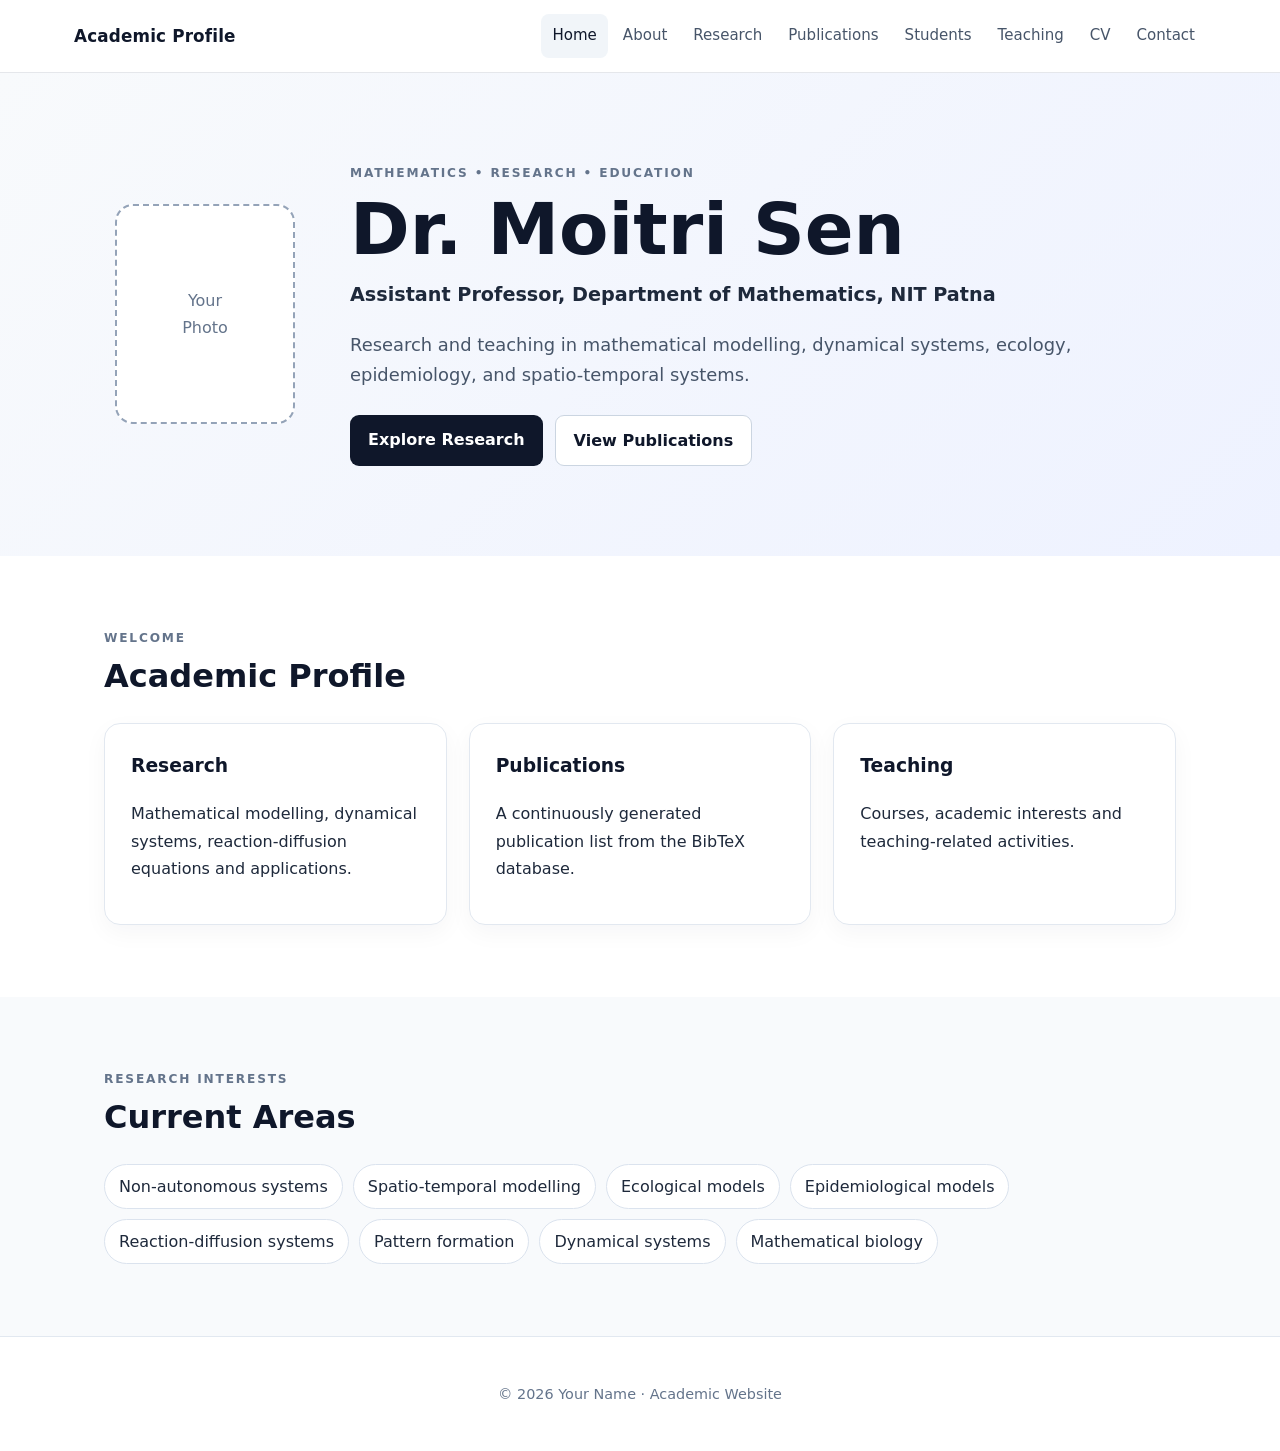
==== commit 47c9124d: "Update index.html" ====
--- a/index.html
+++ b/index.html
@@ -31,8 +31,8 @@
       <div class="hero-photo">Your<br>Photo</div>
       <div>
         <p class="eyebrow">MATHEMATICS • RESEARCH • EDUCATION</p>
-        <h1>Dr. Your Name</h1>
-        <p class="hero-role">Faculty Member in Mathematics</p>
+        <h1>Dr. Moitri Sen</h1>
+        <p class="hero-role">Assistant Professor, Department of Mathematics, NIT Patna</p>
         <p class="lead">Research and teaching in mathematical modelling, dynamical systems, ecology, epidemiology, and spatio-temporal systems.</p>
         <div class="button-row">
           <a class="button" href="research.html">Explore Research</a>
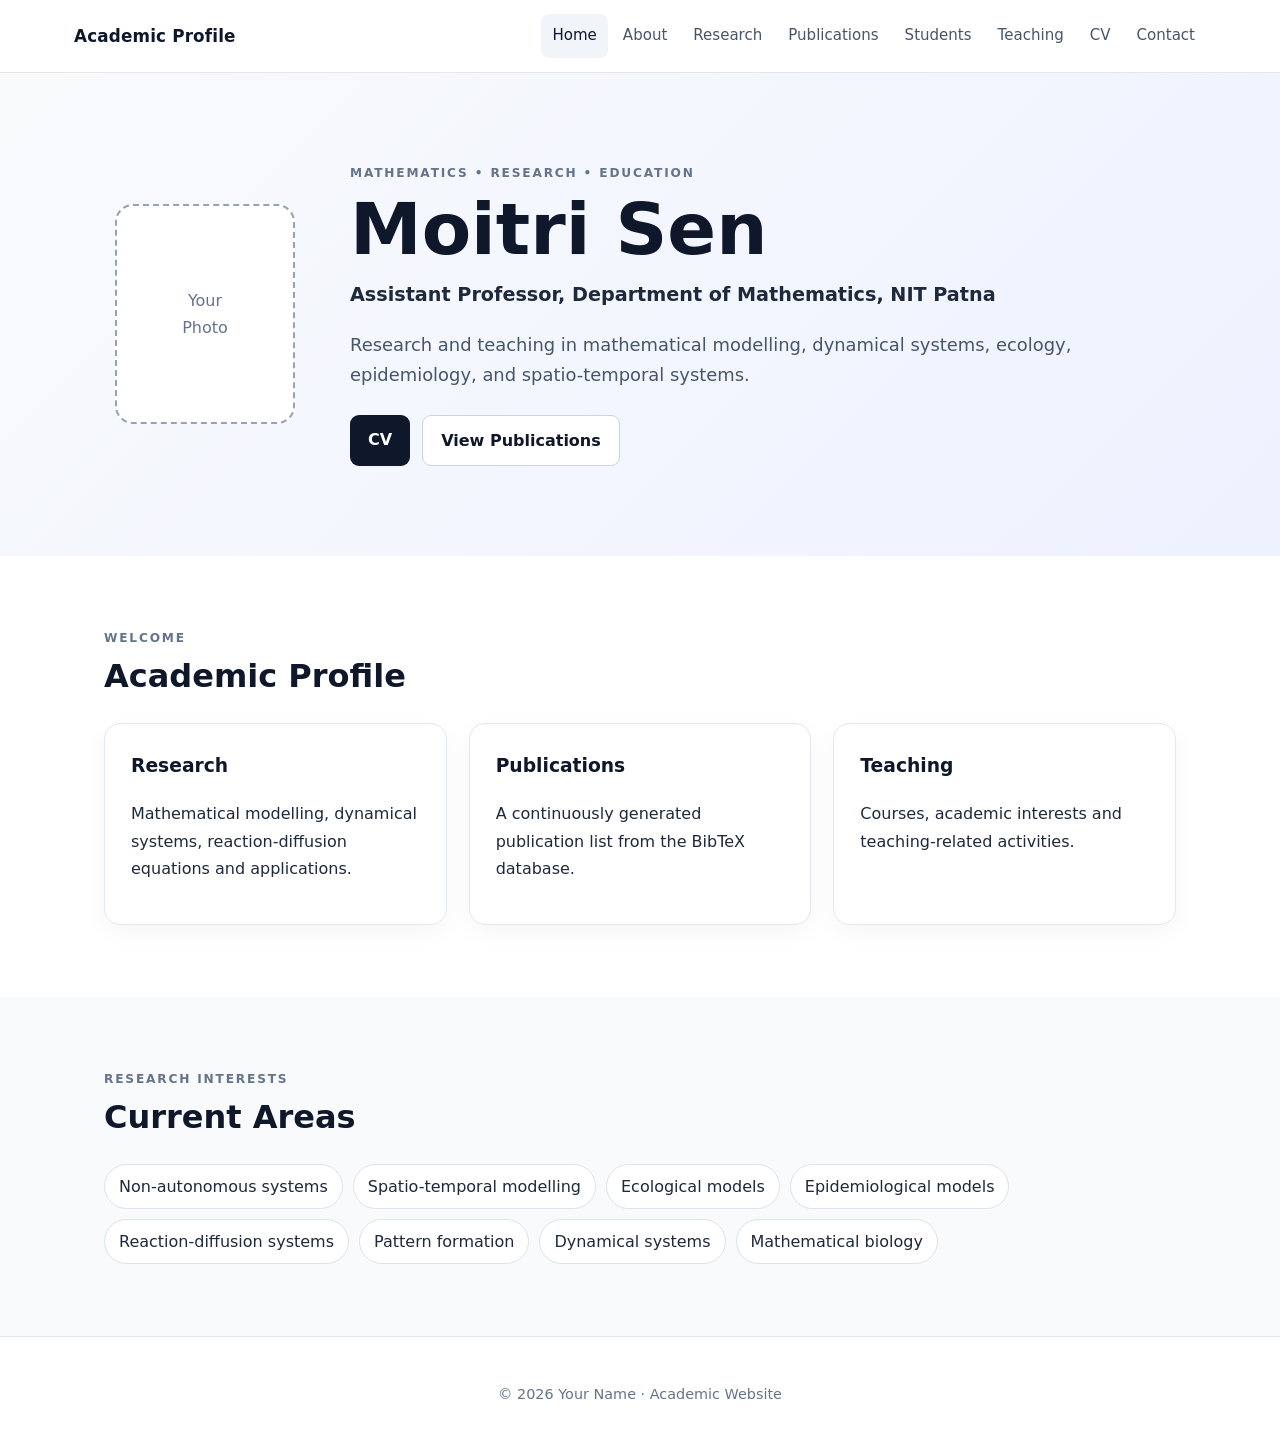
==== commit 43a583c6: "Update index.html" ====
--- a/index.html
+++ b/index.html
@@ -31,11 +31,11 @@
       <div class="hero-photo">Your<br>Photo</div>
       <div>
         <p class="eyebrow">MATHEMATICS • RESEARCH • EDUCATION</p>
-        <h1>Dr. Moitri Sen</h1>
+        <h1>Moitri Sen</h1>
         <p class="hero-role">Assistant Professor, Department of Mathematics, NIT Patna</p>
         <p class="lead">Research and teaching in mathematical modelling, dynamical systems, ecology, epidemiology, and spatio-temporal systems.</p>
         <div class="button-row">
-          <a class="button" href="research.html">Explore Research</a>
+          <a class="button" href="CV.pdf">CV</a>
           <a class="button secondary" href="publications.html">View Publications</a>
         </div>
       </div>
